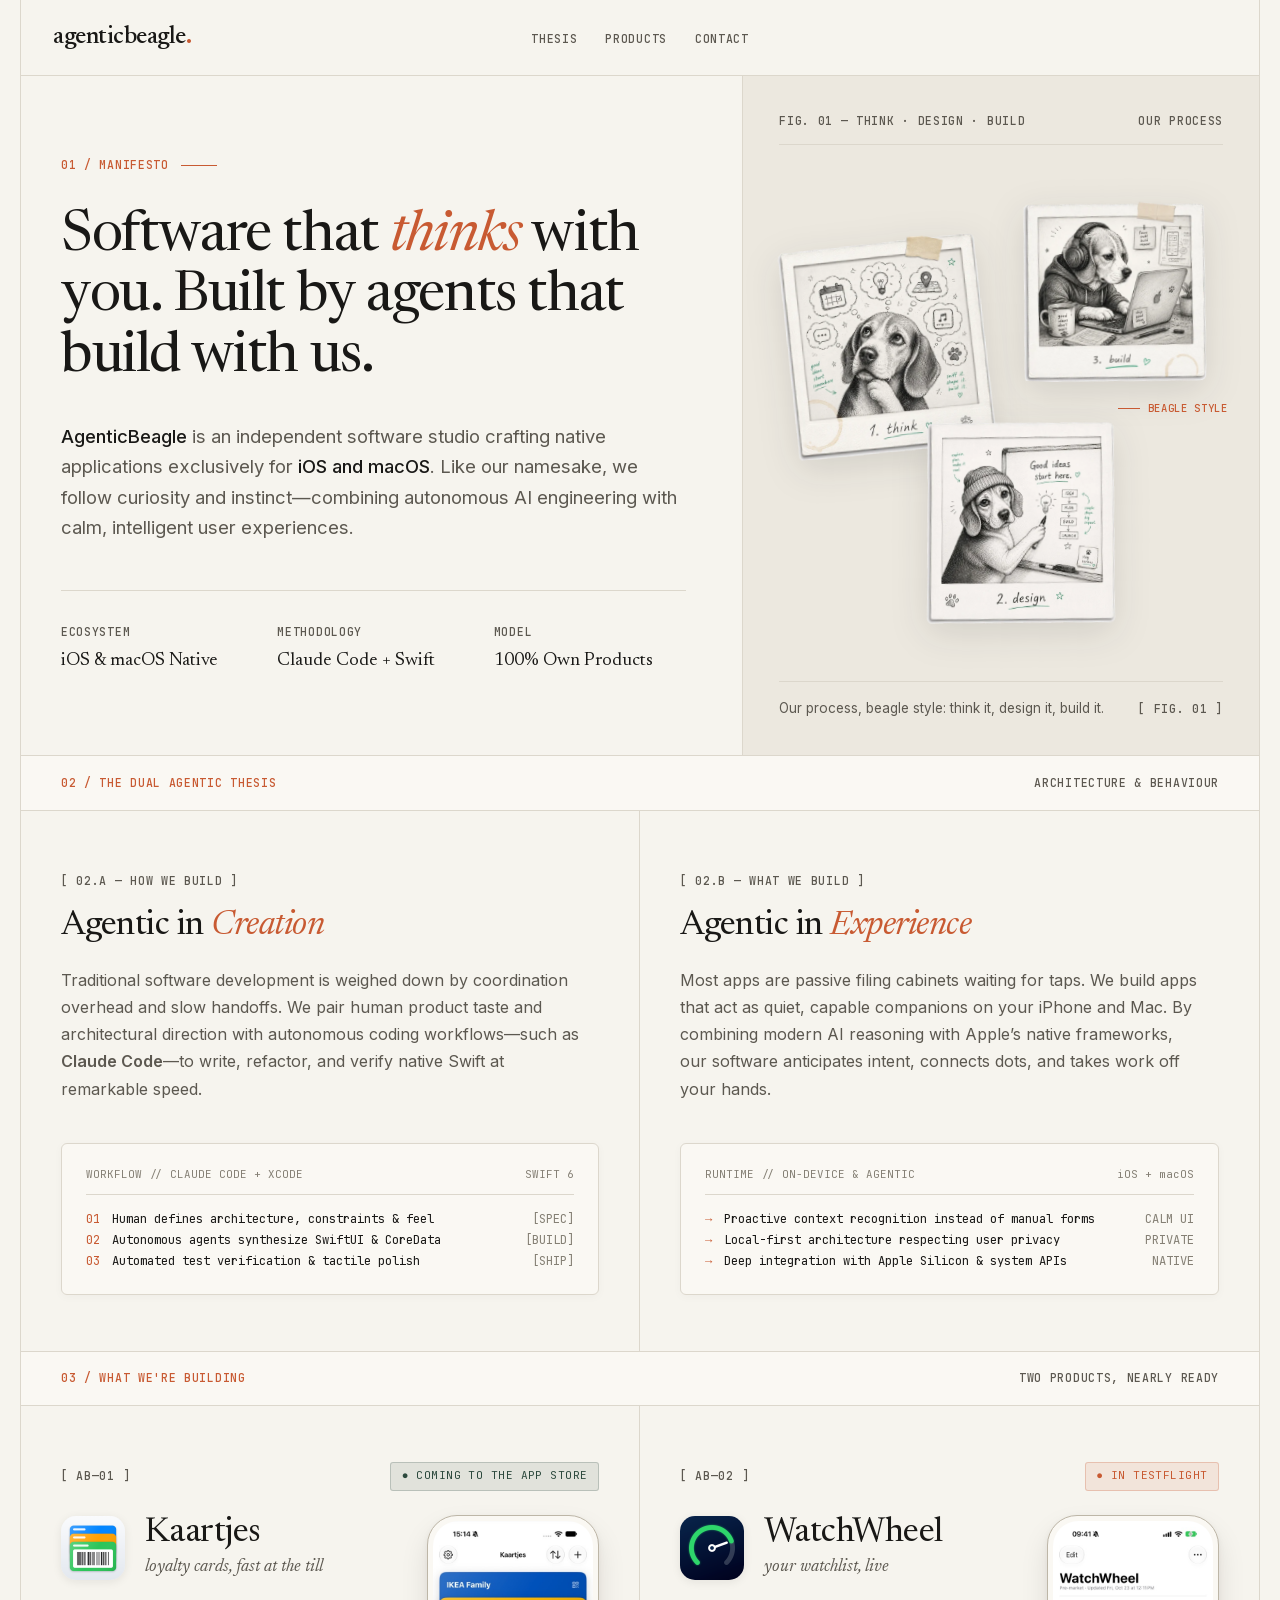
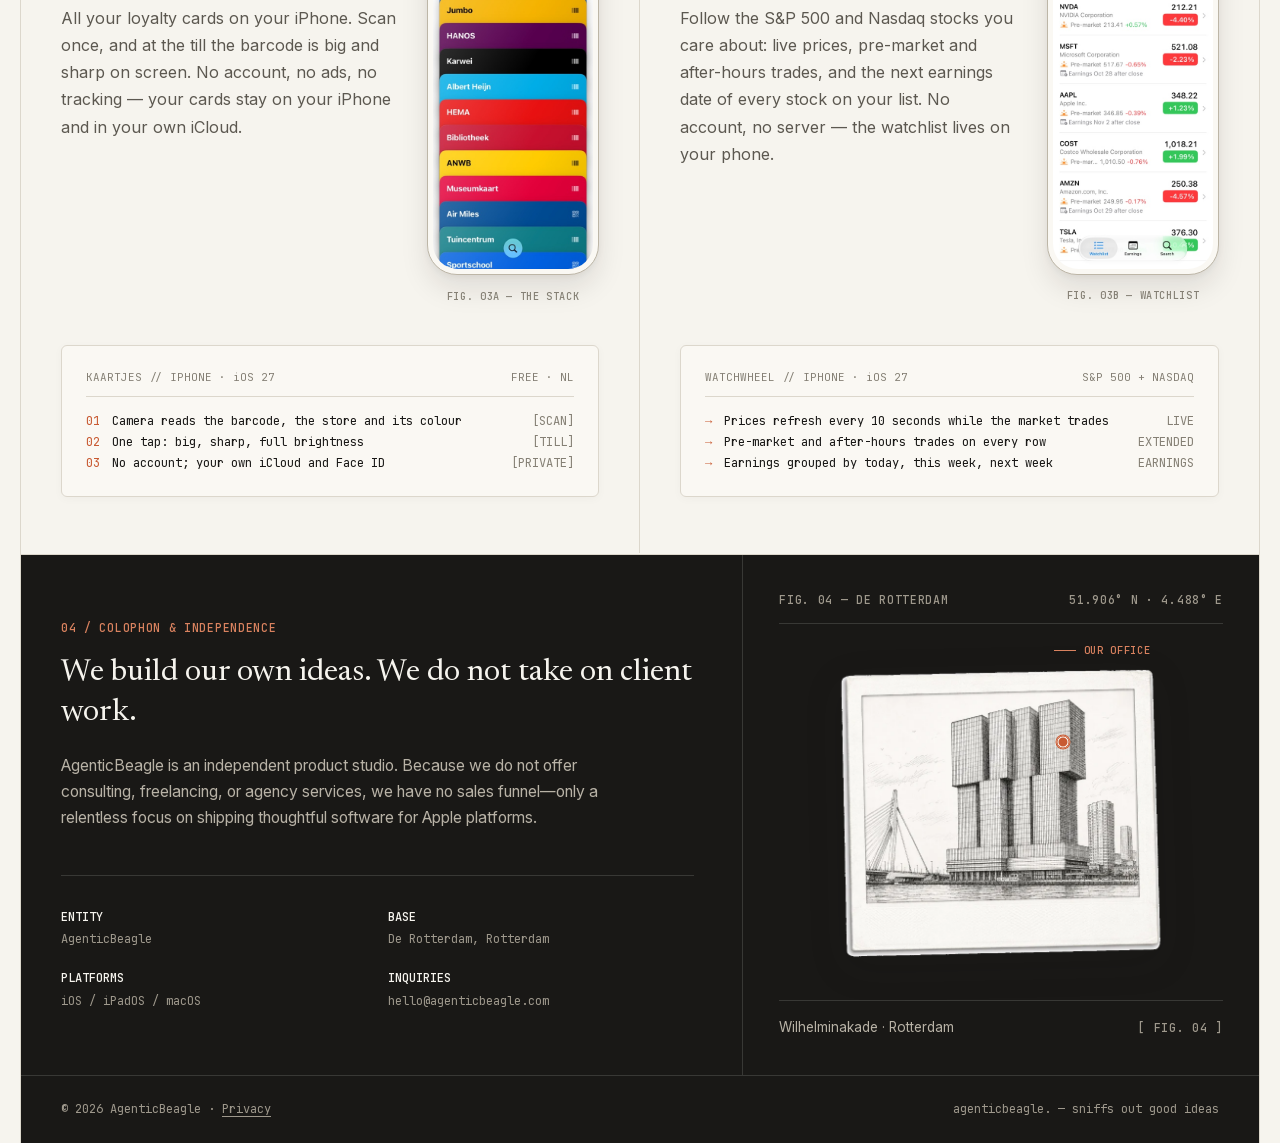
==== docs/index.html @ ab8dcc14 "Site in docs/, en geen accountnamen in CLAUDE.md GitHub Pages publiceerde de hele hoofdmap, dus ook " ====
<!DOCTYPE html>
<html lang="en">
<head>
  <meta charset="utf-8">
  <meta name="viewport" content="width=device-width, initial-scale=1.0">
  <title>agenticbeagle.</title>
  <meta name="description" content="An independent software studio crafting native apps for iOS and macOS. Software that thinks with you, built by agents that build with us. Based in De Rotterdam.">

  <link rel="icon" type="image/png" sizes="32x32" href="[data-uri]">
  <link rel="icon" type="image/png" sizes="256x256" href="[data-uri]">
  <link rel="apple-touch-icon" href="[data-uri]">
  <meta property="og:type" content="website">
  <meta property="og:title" content="agenticbeagle. — sniffs out good ideas">
  <meta property="og:description" content="Software that thinks with you. Built by agents that build with us. Native apps for iOS and macOS.">
  <meta property="og:image" content="https://agenticbeagle.com/assets/og-card.png">
  <meta property="og:image:width" content="1200">
  <meta property="og:image:height" content="630">
  <meta name="twitter:card" content="summary_large_image">
  <meta name="twitter:title" content="agenticbeagle. — sniffs out good ideas">
  <meta name="twitter:description" content="Software that thinks with you. Built by agents that build with us.">
  <meta name="twitter:image" content="https://agenticbeagle.com/assets/og-card.png">

  <!-- Fonts, embedded so visitors never contact Google: Newsreader (Editorial Serif), Inter (Clean UI Sans), JetBrains Mono (Technical Metadata).
       Latin subset from Google Fonts; all three under the SIL Open Font License 1.1. -->
  <style>
    @font-face {
      font-family: 'Newsreader';
      font-style: normal;
      font-weight: 400 500;
      font-display: swap;
      src: url([data-uri]) format('woff2');
      unicode-range: U+0000-00FF, U+0131, U+0152-0153, U+02BB-02BC, U+02C6, U+02DA, U+02DC, U+0304, U+0308, U+0329, U+2000-206F, U+20AC, U+2122, U+2191, U+2193, U+2212, U+2215, U+FEFF, U+FFFD;
    }

    @font-face {
      font-family: 'Newsreader';
      font-style: italic;
      font-weight: 400;
      font-display: swap;
      src: url([data-uri]) format('woff2');
      unicode-range: U+0000-00FF, U+0131, U+0152-0153, U+02BB-02BC, U+02C6, U+02DA, U+02DC, U+0304, U+0308, U+0329, U+2000-206F, U+20AC, U+2122, U+2191, U+2193, U+2212, U+2215, U+FEFF, U+FFFD;
    }

    @font-face {
      font-family: 'Inter';
      font-style: normal;
      font-weight: 400 600;
      font-display: swap;
      src: url([data-uri]) format('woff2');
      unicode-range: U+0000-00FF, U+0131, U+0152-0153, U+02BB-02BC, U+02C6, U+02DA, U+02DC, U+0304, U+0308, U+0329, U+2000-206F, U+20AC, U+2122, U+2191, U+2193, U+2212, U+2215, U+FEFF, U+FFFD;
    }

    @font-face {
      font-family: 'JetBrains Mono';
      font-style: normal;
      font-weight: 400 500;
      font-display: swap;
      src: url([data-uri]) format('woff2');
      unicode-range: U+0000-00FF, U+0131, U+0152-0153, U+02BB-02BC, U+02C6, U+02DA, U+02DC, U+0304, U+0308, U+0329, U+2000-206F, U+20AC, U+2122, U+2191, U+2193, U+2212, U+2215, U+FEFF, U+FFFD;
    }
  </style>

  <style>
    :root {
      /* Warm Editorial Palette */
      --bg-paper: #F6F4EE;
      --bg-sand: #ECE8DF;
      --bg-card: #FAF8F3;
      --bg-ink: #191816;

      --text-primary: #191816;
      --text-secondary: #5C5850;
      --text-muted: #858075;

      --accent-rust: #C85A32;
      --accent-rust-soft: rgba(200, 90, 50, 0.10);
      --accent-sage: #2D4A3E;
      --accent-sage-soft: rgba(45, 74, 62, 0.10);

      --border-hairline: #DCD7CC;
      --border-strong: #BDB6A7;

      --font-serif: 'Newsreader', Georgia, serif;
      --font-sans: 'Inter', -apple-system, BlinkMacSystemFont, sans-serif;
      --font-mono: 'JetBrains Mono', ui-monospace, SFMono-Regular, monospace;

      --max-w: 1240px;
    }

    *, *::before, *::after {
      box-sizing: border-box;
      margin: 0;
      padding: 0;
    }

    html {
      scroll-behavior: smooth;
      background-color: var(--bg-paper);
      color: var(--text-primary);
      font-family: var(--font-sans);
      -webkit-font-smoothing: antialiased;
      -moz-osx-font-smoothing: grayscale;
    }

    body {
      min-height: 100vh;
      overflow-x: hidden;
      background-color: var(--bg-paper);
      line-height: 1.6;
    }

    ::selection {
      background-color: var(--accent-rust);
      color: var(--bg-paper);
    }

    img {
      display: block;
      max-width: 100%;
      height: auto;
    }

    /* Exposed Architectural Grid Container */
    .page-frame {
      max-width: var(--max-w);
      margin: 0 auto;
      border-left: 1px solid var(--border-hairline);
      border-right: 1px solid var(--border-hairline);
      min-height: 100vh;
    }

    /* Typography Utilities */
    .mono-label {
      font-family: var(--font-mono);
      font-size: 0.72rem;
      letter-spacing: 0.06em;
      text-transform: uppercase;
      color: var(--text-secondary);
      font-weight: 500;
    }

    .tag-rust {
      color: var(--accent-rust);
    }

    /* Top Editorial Masthead */
    header.masthead {
      display: grid;
      grid-template-columns: 1fr auto 1fr;
      align-items: center;
      padding: 1.15rem 2rem;
      border-bottom: 1px solid var(--border-hairline);
      background-color: rgba(246, 244, 238, 0.88);
      backdrop-filter: blur(8px);
      position: sticky;
      top: 0;
      z-index: 50;
    }

    .brand-lockup {
      display: flex;
      align-items: baseline;
      gap: 0.75rem;
      text-decoration: none;
      color: var(--text-primary);
    }

    .brand-name {
      font-family: var(--font-serif);
      font-size: 1.5rem;
      font-weight: 500;
      letter-spacing: -0.02em;
    }

    .brand-dot {
      color: var(--accent-rust);
      font-weight: 600;
    }

    .masthead-nav {
      display: flex;
      gap: 1.75rem;
    }

    .masthead-nav a {
      text-decoration: none;
      transition: color 0.15s ease;
    }

    .masthead-nav a:hover .mono-label {
      color: var(--accent-rust);
    }

    /* Shared Section Index */
    .section-index {
      display: flex;
      align-items: center;
      gap: 0.75rem;
      margin-bottom: 2rem;
    }

    .section-index::after {
      content: "";
      height: 1px;
      width: 36px;
      background-color: var(--accent-rust);
      display: inline-block;
    }

    /* Section 01: Hero */
    .hero-grid {
      display: grid;
      grid-template-columns: 7fr 5fr;
      border-bottom: 1px solid var(--border-hairline);
    }

    .hero-main {
      padding: 5rem 3.5rem 5rem 2.5rem;
      border-right: 1px solid var(--border-hairline);
      display: flex;
      flex-direction: column;
      justify-content: space-between;
    }

    h1.editorial-headline {
      font-family: var(--font-serif);
      font-size: clamp(2.6rem, 4.4vw, 4.1rem);
      font-weight: 400;
      line-height: 1.08;
      letter-spacing: -0.025em;
      color: var(--text-primary);
      margin-bottom: 2rem;
    }

    h1.editorial-headline em,
    h2 em {
      font-style: italic;
      color: var(--accent-rust);
      font-weight: 400;
    }

    .hero-lead {
      font-size: 1.15rem;
      line-height: 1.65;
      color: var(--text-secondary);
      max-width: 58ch;
      margin-bottom: 3rem;
    }

    .hero-lead strong {
      color: var(--text-primary);
      font-weight: 500;
    }

    .hero-meta-bar {
      display: grid;
      grid-template-columns: repeat(3, 1fr);
      gap: 1.5rem;
      padding-top: 2rem;
      border-top: 1px solid var(--border-hairline);
    }

    .meta-item span {
      display: block;
    }

    .meta-value {
      font-family: var(--font-serif);
      font-size: 1.15rem;
      color: var(--text-primary);
      margin-top: 0.25rem;
    }

    /* Figure Panels (sand background, schematic header & caption) */
    .figure-panel {
      padding: 2.25rem 2.25rem;
      background-color: var(--bg-sand);
      display: flex;
      flex-direction: column;
      justify-content: space-between;
      gap: 1rem;
      position: relative;
    }

    .schematic-header {
      display: flex;
      justify-content: space-between;
      align-items: center;
      gap: 1rem;
      border-bottom: 1px solid var(--border-hairline);
      padding-bottom: 0.85rem;
    }

    .schematic-canvas {
      padding: 1rem 0;
      display: flex;
      align-items: center;
      justify-content: center;
      flex: 1;
    }

    .schematic-caption {
      border-top: 1px solid var(--border-hairline);
      padding-top: 1rem;
      font-size: 0.84rem;
      color: var(--text-secondary);
      display: flex;
      justify-content: space-between;
      align-items: baseline;
      gap: 1rem;
    }

    .schematic-caption .mono-label {
      white-space: nowrap;
    }

    .polaroid {
      filter: drop-shadow(0 10px 18px rgba(25, 24, 22, 0.12));
    }

    /* Process collage: three overlapping polaroids */
    .collage {
      position: relative;
      width: 100%;
      max-width: 470px;
      aspect-ratio: 560 / 540;
    }

    .collage img {
      position: absolute;
    }

    .collage .fig-build  { right: -2%; top: 0;    width: 52%; z-index: 2; transform: rotate(2deg); }
    .collage .fig-think  { left: 0;    top: 9%;   width: 49%; z-index: 3; transform: rotate(-3.5deg); }
    .collage .fig-design { left: 31%;  bottom: 0; width: 47%; z-index: 4; transform: rotate(1.5deg); }

    .callout {
      position: absolute;
      font-family: var(--font-mono);
      font-size: 0.66rem;
      letter-spacing: 0.06em;
      text-transform: uppercase;
      font-weight: 500;
      white-space: nowrap;
      z-index: 6;
      display: flex;
      align-items: center;
      gap: 0.5rem;
    }

    .callout::before {
      content: "";
      width: 22px;
      height: 1px;
      background-color: currentColor;
    }

    .collage .callout {
      right: -1%;
      top: 47%;
      color: var(--accent-rust);
    }

    /* Section 02: Products (Diptych) */
    /* Nav anchors land below the sticky masthead */
    .section-header-bar,
    .colophon-grid {
      scroll-margin-top: 4.75rem;
    }

    .section-header-bar {
      padding: 1.1rem 2.5rem;
      border-bottom: 1px solid var(--border-hairline);
      background-color: var(--bg-card);
      display: flex;
      justify-content: space-between;
      align-items: center;
      gap: 1rem;
    }

    .diptych-grid {
      display: grid;
      grid-template-columns: 1fr 1fr;
      border-bottom: 1px solid var(--border-hairline);
    }

    .diptych-col {
      padding: 3.5rem 2.5rem;
      display: flex;
      flex-direction: column;
      justify-content: space-between;
    }

    .diptych-col:first-child {
      border-right: 1px solid var(--border-hairline);
    }

    .diptych-col {
      container-type: inline-size;
    }

    /* Product copy beside a phone screenshot; stacked when the column is narrow */
    .product-top {
      display: grid;
      grid-template-columns: 1fr 172px;
      gap: 1.75rem;
      align-items: start;
      margin-bottom: 2.5rem;
    }

    .product-top .diptych-body {
      margin-bottom: 0;
    }

    .product-shot {
      margin: 1.5rem 0 0 0;
      display: flex;
      flex-direction: column;
      align-items: center;
      gap: 0.85rem;
    }

    .shot-frame {
      width: 100%;
      padding: 5px;
      background: var(--bg-card);
      border: 1px solid var(--border-strong);
      border-radius: 30px;
      box-shadow: 0 14px 28px rgba(25, 24, 22, 0.10), 0 2px 6px rgba(25, 24, 22, 0.05);
    }

    .shot-frame img {
      width: 100%;
      border-radius: 25px;
    }

    .product-shot figcaption {
      font-size: 0.64rem;
      color: var(--text-muted);
      white-space: nowrap;
    }

    @container (max-width: 500px) {
      .product-top {
        grid-template-columns: 1fr;
        gap: 0;
      }
      .product-shot {
        width: 190px;
        justify-self: center;
        margin-top: 2.25rem;
      }
    }

    .product-meta {
      display: flex;
      justify-content: space-between;
      align-items: center;
      flex-wrap: wrap;
      gap: 0.75rem;
    }

    .product-head {
      display: flex;
      align-items: center;
      gap: 1.25rem;
      margin: 1.5rem 0 1.5rem 0;
    }

    .product-icon {
      width: 64px;
      height: 64px;
      border-radius: 15px;
      flex: none;
      box-shadow: 0 2px 10px rgba(25, 24, 22, 0.08);
    }

    .diptych-col h2 {
      font-family: var(--font-serif);
      font-size: 2.15rem;
      font-weight: 400;
      letter-spacing: -0.015em;
      line-height: 1.1;
    }

    .thesis h2 {
      margin: 0.85rem 0 1.25rem 0;
      line-height: 1.18;
    }

    .product-kicker {
      font-family: var(--font-serif);
      font-style: italic;
      font-size: 1.1rem;
      color: var(--text-secondary);
    }

    .diptych-body {
      font-size: 1rem;
      color: var(--text-secondary);
      line-height: 1.7;
      margin-bottom: 2.5rem;
      max-width: 52ch;
    }

    .product-status {
      display: inline-flex;
      align-items: center;
      gap: 0.45rem;
      font-family: var(--font-mono);
      font-size: 0.7rem;
      letter-spacing: 0.04em;
      padding: 0.28rem 0.65rem;
      border-radius: 3px;
      white-space: nowrap;
    }

    .status-sage {
      background-color: var(--accent-sage-soft);
      color: var(--accent-sage);
      border: 1px solid rgba(45, 74, 62, 0.22);
    }

    .status-rust {
      background-color: var(--accent-rust-soft);
      color: var(--accent-rust);
      border: 1px solid rgba(200, 90, 50, 0.25);
    }

    /* Artifact Box inside Diptych */
    .artifact-box {
      background-color: var(--bg-card);
      border: 1px solid var(--border-hairline);
      border-radius: 6px;
      padding: 1.35rem 1.5rem;
      font-family: var(--font-mono);
      font-size: 0.76rem;
      line-height: 1.75;
      color: var(--text-primary);
      box-shadow: 0 2px 10px rgba(25, 24, 22, 0.03);
    }

    .artifact-title {
      display: flex;
      flex-wrap: wrap;
      justify-content: space-between;
      gap: 0.25rem 1rem;
      color: var(--text-muted);
      border-bottom: 1px solid var(--border-hairline);
      padding-bottom: 0.6rem;
      margin-bottom: 0.85rem;
      font-size: 0.68rem;
    }

    .artifact-title span {
      white-space: nowrap;
    }

    .code-step {
      display: flex;
      gap: 0.75rem;
      align-items: baseline;
    }

    .code-step .step-num {
      color: var(--accent-rust);
      user-select: none;
    }

    .code-step .step-meta {
      color: var(--text-muted);
      margin-left: auto;
      white-space: nowrap;
    }

    /* Office figure: De Rotterdam with a pinging marker */
    .kennel-figure {
      position: relative;
      width: 100%;
      max-width: 440px;
    }

    .kennel-marker {
      position: absolute;
      left: 64%;
      top: 26%;
      transform: translate(-50%, -50%);
    }

    .kennel-marker::before,
    .kennel-marker::after {
      content: "";
      display: block;
      width: 13px;
      height: 13px;
      border-radius: 50%;
    }

    .kennel-marker::before {
      background: var(--accent-rust);
      border: 2px solid var(--bg-card);
      box-shadow: 0 0 0 1px var(--accent-rust);
    }

    .kennel-marker::after {
      position: absolute;
      left: 0;
      top: 0;
      border: 1.5px solid var(--accent-rust);
      animation: ping 2.2s ease-out infinite;
    }

    @keyframes ping {
      0% { transform: scale(1); opacity: 0.9; }
      70% { transform: scale(3); opacity: 0; }
      100% { opacity: 0; }
    }

    .kennel-figure .callout {
      left: 67%;
      top: 7%;
      color: var(--accent-rust);
    }

    /* Section 04: Colophon & Independence, with the office */
    .colophon-grid {
      display: grid;
      grid-template-columns: 7fr 5fr;
      background-color: var(--bg-ink);
      color: var(--bg-paper);
    }

    .colophon-statement {
      padding: 4rem 3rem 4rem 2.5rem;
      border-right: 1px solid rgba(246, 244, 238, 0.14);
    }

    .colophon-statement .mono-label {
      color: #D9825F;
      margin-bottom: 1rem;
      display: block;
    }

    .colophon-statement h3 {
      font-family: var(--font-serif);
      font-size: 1.95rem;
      font-weight: 400;
      line-height: 1.28;
      margin-bottom: 1.25rem;
      color: var(--bg-paper);
    }

    .colophon-statement p {
      font-size: 0.98rem;
      color: #B8B2A6;
      max-width: 54ch;
      line-height: 1.65;
    }

    .colophon-specs {
      display: grid;
      grid-template-columns: 1fr 1fr;
      gap: 1.25rem;
      margin-top: 2.75rem;
      padding-top: 2rem;
      border-top: 1px solid rgba(246, 244, 238, 0.14);
      font-family: var(--font-mono);
      font-size: 0.75rem;
      color: #9E988C;
    }

    .spec-block strong {
      display: block;
      color: var(--bg-paper);
      font-weight: 500;
      margin-bottom: 0.2rem;
    }

    .spec-block a {
      color: inherit;
      text-decoration: none;
    }

    .spec-block a:hover {
      color: var(--bg-paper);
    }

    .colophon-office {
      padding: 2.25rem;
      display: flex;
      flex-direction: column;
      justify-content: space-between;
      gap: 1rem;
    }

    .colophon-office .schematic-header,
    .colophon-office .schematic-caption {
      border-color: rgba(246, 244, 238, 0.14);
    }

    .colophon-office .mono-label {
      color: #9E988C;
    }

    .colophon-office .schematic-caption {
      color: #B8B2A6;
    }

    /* Label sits on the ink above the polaroid, starting over the marker */
    .colophon-office .kennel-figure .callout {
      left: 62%;
      top: -8%;
      color: #D9825F;
    }

    .colophon-bottom {
      grid-column: 1 / -1;
      padding: 1.5rem 2.5rem;
      border-top: 1px solid rgba(246, 244, 238, 0.14);
      display: flex;
      justify-content: space-between;
      align-items: center;
      gap: 1rem;
      font-family: var(--font-mono);
      font-size: 0.75rem;
      color: #9E988C;
    }

    .colophon-bottom a {
      color: inherit;
      text-underline-offset: 3px;
    }

    .colophon-bottom a:hover {
      color: var(--bg-paper);
    }

    /* Responsive Breakpoints */
    @media (max-width: 980px) {
      header.masthead {
        grid-template-columns: 1fr auto;
      }
      .masthead-nav {
        display: none;
      }
      .hero-grid,
      .diptych-grid,
      .colophon-grid {
        grid-template-columns: 1fr;
      }
      .hero-main,
      .diptych-col:first-child,
      .colophon-statement {
        border-right: none;
        border-bottom: 1px solid var(--border-hairline);
      }
      .colophon-statement {
        border-bottom-color: rgba(246, 244, 238, 0.14);
      }
    }

    @media (max-width: 600px) {
      header.masthead {
        padding: 1rem;
      }
      .hero-main,
      .diptych-col,
      .colophon-statement {
        padding: 2.5rem 1.25rem;
      }
      .figure-panel,
      .colophon-office,
      .colophon-bottom {
        padding: 1.5rem 1.25rem;
      }
      .section-header-bar {
        padding: 1rem 1.25rem;
      }
      .hide-sm {
        display: none;
      }
      .hero-meta-bar,
      .colophon-specs {
        grid-template-columns: 1fr;
      }
      .collage .callout,
      .kennel-figure .callout {
        display: none;
      }
      .schematic-caption,
      .colophon-bottom {
        flex-direction: column;
        gap: 0.5rem;
      }
    }

    @media (prefers-reduced-motion: reduce) {
      *, *::before, *::after {
        animation: none !important;
        transition: none !important;
      }
      html {
        scroll-behavior: auto;
      }
    }
  </style>
</head>
<body>

  <div class="page-frame" id="top">

    <!-- TOP EDITORIAL MASTHEAD -->
    <header class="masthead">
      <a href="#top" class="brand-lockup">
        <span class="brand-name">agenticbeagle<span class="brand-dot">.</span></span>
      </a>

      <nav class="masthead-nav" aria-label="Sections">
        <a href="#thesis"><span class="mono-label">Thesis</span></a>
        <a href="#products"><span class="mono-label">Products</span></a>
        <a href="#contact"><span class="mono-label">Contact</span></a>
      </nav>
    </header>

    <!-- 01 / HERO -->
    <section class="hero-grid">
      <div class="hero-main">
        <div>
          <div class="section-index">
            <span class="mono-label tag-rust">01 / MANIFESTO</span>
          </div>

          <h1 class="editorial-headline">
            Software that <em>thinks</em> with you. Built by agents that build with us.
          </h1>

          <p class="hero-lead">
            <strong>AgenticBeagle</strong> is an independent software studio crafting native applications exclusively for <strong>iOS and macOS</strong>. Like our namesake, we follow curiosity and instinct—combining autonomous AI engineering with calm, intelligent user experiences.
          </p>
        </div>

        <div class="hero-meta-bar">
          <div class="meta-item">
            <span class="mono-label">ECOSYSTEM</span>
            <span class="meta-value">iOS &amp; macOS Native</span>
          </div>
          <div class="meta-item">
            <span class="mono-label">METHODOLOGY</span>
            <span class="meta-value">Claude Code + Swift</span>
          </div>
          <div class="meta-item">
            <span class="mono-label">MODEL</span>
            <span class="meta-value">100% Own Products</span>
          </div>
        </div>
      </div>

      <!-- Right Column: Process collage (FIG. 01) -->
      <div class="figure-panel">
        <div class="schematic-header">
          <span class="mono-label">FIG. 01 — THINK · DESIGN · BUILD</span>
          <span class="mono-label hide-sm">OUR PROCESS</span>
        </div>

        <div class="schematic-canvas">
          <div class="collage">
            <img class="polaroid fig-build" src="[data-uri]" width="640" height="512" alt="Sketch of a beagle in a hoodie and headphones building on a laptop, mug reads good ideas don't wait — captioned 3. build">
            <img class="polaroid fig-think" src="[data-uri]" width="640" height="640" alt="Sketch of a thoughtful beagle with thought bubbles of app icons — captioned 1. think">
            <img class="polaroid fig-design" src="[data-uri]" width="640" height="640" alt="Sketch of a beagle in a beanie at a whiteboard reading Good ideas start here — captioned 2. design">
            <span class="callout">Beagle style</span>
          </div>
        </div>

        <div class="schematic-caption">
          <span>Our process, beagle style: think it, design it, build it.</span>
          <span class="mono-label">[ FIG. 01 ]</span>
        </div>
      </div>
    </section>

    <!-- 02 / THE DUAL AGENTIC THESIS -->
    <div class="section-header-bar" id="thesis">
      <span class="mono-label tag-rust">02 / THE DUAL AGENTIC THESIS</span>
      <span class="mono-label hide-sm">ARCHITECTURE &amp; BEHAVIOUR</span>
    </div>

    <section class="diptych-grid thesis">
      <!-- Column A: How We Build -->
      <div class="diptych-col">
        <div>
          <span class="mono-label">[ 02.A — HOW WE BUILD ]</span>
          <h2>Agentic in <em>Creation</em></h2>

          <p class="diptych-body">
            Traditional software development is weighed down by coordination overhead and slow handoffs. We pair human product taste and architectural direction with autonomous coding workflows—such as <strong>Claude Code</strong>—to write, refactor, and verify native Swift at remarkable speed.
          </p>
        </div>

        <div class="artifact-box">
          <div class="artifact-title">
            <span>WORKFLOW // CLAUDE CODE + XCODE</span>
            <span>SWIFT 6</span>
          </div>
          <div class="code-step">
            <span class="step-num">01</span>
            <span>Human defines architecture, constraints &amp; feel</span>
            <span class="step-meta">[SPEC]</span>
          </div>
          <div class="code-step">
            <span class="step-num">02</span>
            <span>Autonomous agents synthesize SwiftUI &amp; CoreData</span>
            <span class="step-meta">[BUILD]</span>
          </div>
          <div class="code-step">
            <span class="step-num">03</span>
            <span>Automated test verification &amp; tactile polish</span>
            <span class="step-meta">[SHIP]</span>
          </div>
        </div>
      </div>

      <!-- Column B: What We Build -->
      <div class="diptych-col">
        <div>
          <span class="mono-label">[ 02.B — WHAT WE BUILD ]</span>
          <h2>Agentic in <em>Experience</em></h2>

          <p class="diptych-body">
            Most apps are passive filing cabinets waiting for taps. We build apps that act as quiet, capable companions on your iPhone and Mac. By combining modern AI reasoning with Apple’s native frameworks, our software anticipates intent, connects dots, and takes work off your hands.
          </p>
        </div>

        <div class="artifact-box">
          <div class="artifact-title">
            <span>RUNTIME // ON-DEVICE &amp; AGENTIC</span>
            <span>iOS + macOS</span>
          </div>
          <div class="code-step">
            <span class="step-num">→</span>
            <span>Proactive context recognition instead of manual forms</span>
            <span class="step-meta">CALM UI</span>
          </div>
          <div class="code-step">
            <span class="step-num">→</span>
            <span>Local-first architecture respecting user privacy</span>
            <span class="step-meta">PRIVATE</span>
          </div>
          <div class="code-step">
            <span class="step-num">→</span>
            <span>Deep integration with Apple Silicon &amp; system APIs</span>
            <span class="step-meta">NATIVE</span>
          </div>
        </div>
      </div>
    </section>

    <!-- 03 / WHAT WE'RE BUILDING -->
    <div class="section-header-bar" id="products">
      <span class="mono-label tag-rust">03 / WHAT WE'RE BUILDING</span>
      <span class="mono-label hide-sm">TWO PRODUCTS, NEARLY READY</span>
    </div>

    <section class="diptych-grid">
      <!-- Product A: Kaartjes -->
      <div class="diptych-col">
        <div>
          <div class="product-meta">
            <span class="mono-label">[ AB—01 ]</span>
            <span class="product-status status-sage">● COMING TO THE APP STORE</span>
          </div>
          <div class="product-top">
            <div>
              <div class="product-head">
                <img class="product-icon" src="[data-uri]" width="256" height="256" alt="Kaartjes icon">
                <div>
                  <h2>Kaartjes</h2>
                  <span class="product-kicker">loyalty cards, fast at the till</span>
                </div>
              </div>

              <p class="diptych-body">
                All your loyalty cards on your iPhone. Scan once, and at the till the barcode is big and sharp on screen. No account, no ads, no tracking — your cards stay on your iPhone and in your own iCloud.
              </p>
            </div>

            <figure class="product-shot">
              <div class="shot-frame">
                <img src="[data-uri]" width="420" height="913" alt="Kaartjes on iPhone: a stack of loyalty cards, each in its own colour" loading="lazy">
              </div>
              <figcaption class="mono-label">
                <span>FIG. 03A — THE STACK</span>
              </figcaption>
            </figure>
          </div>
        </div>

        <div class="artifact-box">
          <div class="artifact-title">
            <span>KAARTJES // IPHONE · iOS 27</span>
            <span>FREE · NL</span>
          </div>
          <div class="code-step">
            <span class="step-num">01</span>
            <span>Camera reads the barcode, the store and its colour</span>
            <span class="step-meta">[SCAN]</span>
          </div>
          <div class="code-step">
            <span class="step-num">02</span>
            <span>One tap: big, sharp, full brightness</span>
            <span class="step-meta">[TILL]</span>
          </div>
          <div class="code-step">
            <span class="step-num">03</span>
            <span>No account; your own iCloud and Face ID</span>
            <span class="step-meta">[PRIVATE]</span>
          </div>
        </div>
      </div>

      <!-- Product B: WatchWheel -->
      <div class="diptych-col">
        <div>
          <div class="product-meta">
            <span class="mono-label">[ AB—02 ]</span>
            <span class="product-status status-rust">● IN TESTFLIGHT</span>
          </div>
          <div class="product-top">
            <div>
              <div class="product-head">
                <img class="product-icon" src="[data-uri]" width="256" height="256" alt="WatchWheel icon">
                <div>
                  <h2>WatchWheel</h2>
                  <span class="product-kicker">your watchlist, live</span>
                </div>
              </div>

              <p class="diptych-body">
                Follow the S&amp;P 500 and Nasdaq stocks you care about: live prices, pre-market and after-hours trades, and the next earnings date of every stock on your list. No account, no server — the watchlist lives on your phone.
              </p>
            </div>

            <figure class="product-shot">
              <div class="shot-frame">
                <img src="[data-uri]" width="420" height="914" alt="WatchWheel on iPhone: a watchlist with live prices, pre-market trades and upcoming earnings dates" loading="lazy">
              </div>
              <figcaption class="mono-label">FIG. 03B — WATCHLIST</figcaption>
            </figure>
          </div>
        </div>

        <div class="artifact-box">
          <div class="artifact-title">
            <span>WATCHWHEEL // IPHONE · iOS 27</span>
            <span>S&amp;P 500 + NASDAQ</span>
          </div>
          <div class="code-step">
            <span class="step-num">→</span>
            <span>Prices refresh every 10 seconds while the market trades</span>
            <span class="step-meta">LIVE</span>
          </div>
          <div class="code-step">
            <span class="step-num">→</span>
            <span>Pre-market and after-hours trades on every row</span>
            <span class="step-meta">EXTENDED</span>
          </div>
          <div class="code-step">
            <span class="step-num">→</span>
            <span>Earnings grouped by today, this week, next week</span>
            <span class="step-meta">EARNINGS</span>
          </div>
        </div>
      </div>
    </section>

    <!-- 04 / COLOPHON & INDEPENDENCE -->
    <footer class="colophon-grid" id="contact">
      <div class="colophon-statement">
        <span class="mono-label">04 / COLOPHON &amp; INDEPENDENCE</span>
        <h3>We build our own ideas. We do not take on client work.</h3>
        <p>
          AgenticBeagle is an independent product studio. Because we do not offer consulting, freelancing, or agency services, we have no sales funnel—only a relentless focus on shipping thoughtful software for Apple platforms.
        </p>

        <div class="colophon-specs">
          <div class="spec-block">
            <strong>ENTITY</strong>
            <span>AgenticBeagle</span>
          </div>
          <div class="spec-block">
            <strong>BASE</strong>
            <span>De Rotterdam, Rotterdam</span>
          </div>
          <div class="spec-block">
            <strong>PLATFORMS</strong>
            <span>iOS / iPadOS / macOS</span>
          </div>
          <div class="spec-block">
            <strong>INQUIRIES</strong>
            <a href="mailto:hello@agenticbeagle.com">hello@agenticbeagle.com</a>
          </div>
        </div>
      </div>

      <!-- Office: De Rotterdam (FIG. 04) -->
      <div class="colophon-office">
        <div class="schematic-header">
          <span class="mono-label">FIG. 04 — DE ROTTERDAM</span>
          <span class="mono-label hide-sm">51.906° N · 4.488° E</span>
        </div>

        <div class="schematic-canvas">
          <div class="kennel-figure">
            <img class="polaroid" src="[data-uri]" width="900" height="600" alt="Ink drawing of De Rotterdam building on the Maas, our office, in a polaroid frame" loading="lazy">
            <span class="kennel-marker" aria-hidden="true"></span>
            <span class="callout">Our office</span>
          </div>
        </div>

        <div class="schematic-caption">
          <span>Wilhelminakade · Rotterdam</span>
          <span class="mono-label">[ FIG. 04 ]</span>
        </div>
      </div>

      <div class="colophon-bottom">
        <span>© 2026 AgenticBeagle · <a href="privacy.html">Privacy</a></span>
        <span>agenticbeagle. — sniffs out good ideas</span>
      </div>
    </footer>

  </div>
</body>
</html>
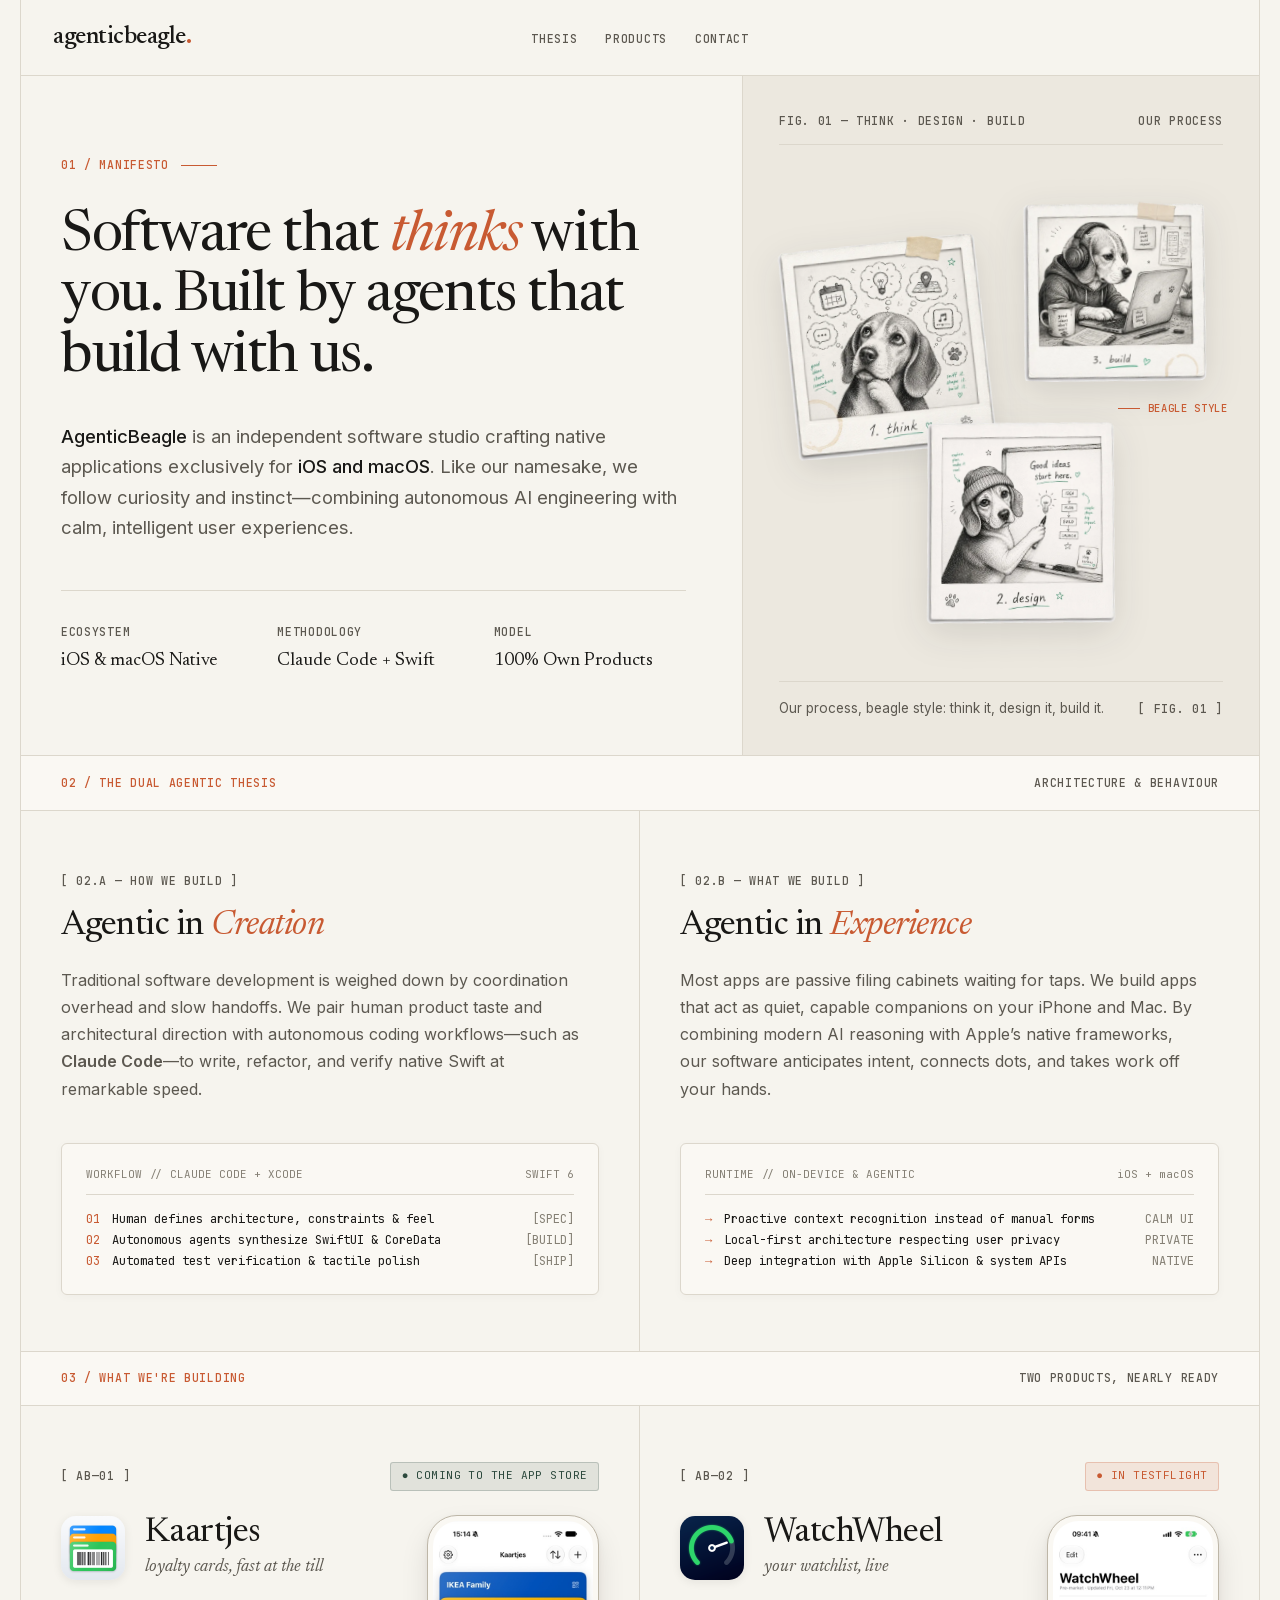
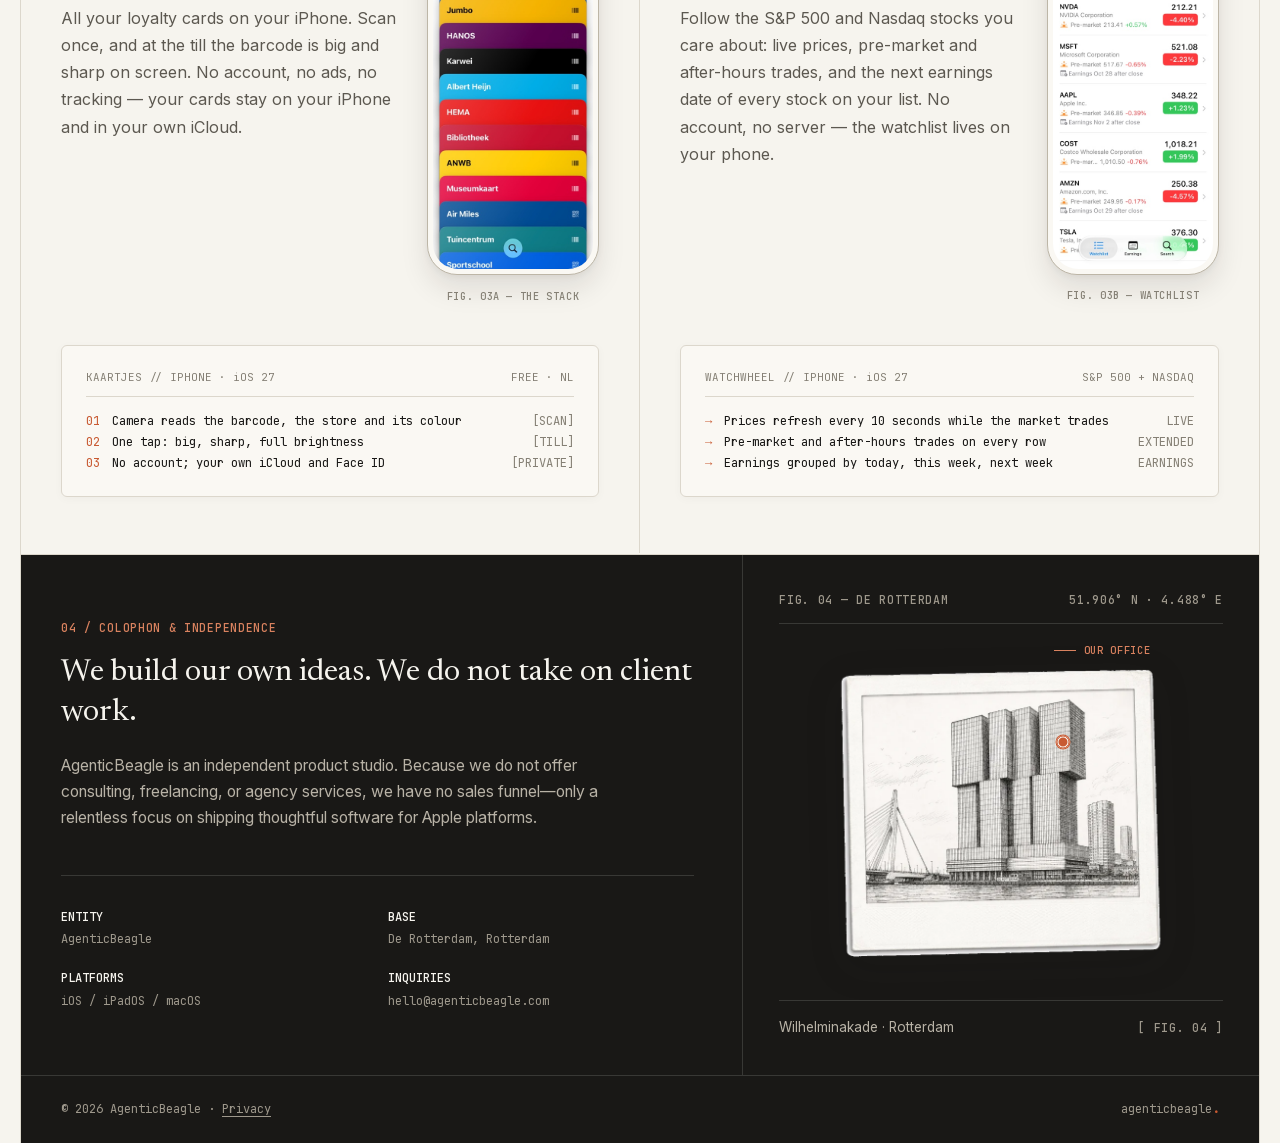
==== commit f4893293: "Footer: alleen 'agenticbeagle.' met gekleurd puntje De slogan 'sniffs out good ideas' is uit de foot" ====
--- a/docs/index.html
+++ b/docs/index.html
@@ -1124,7 +1124,7 @@
 
       <div class="colophon-bottom">
         <span>© 2026 AgenticBeagle · <a href="privacy.html">Privacy</a></span>
-        <span>agenticbeagle. — sniffs out good ideas</span>
+        <span>agenticbeagle<span class="brand-dot">.</span></span>
       </div>
     </footer>
 
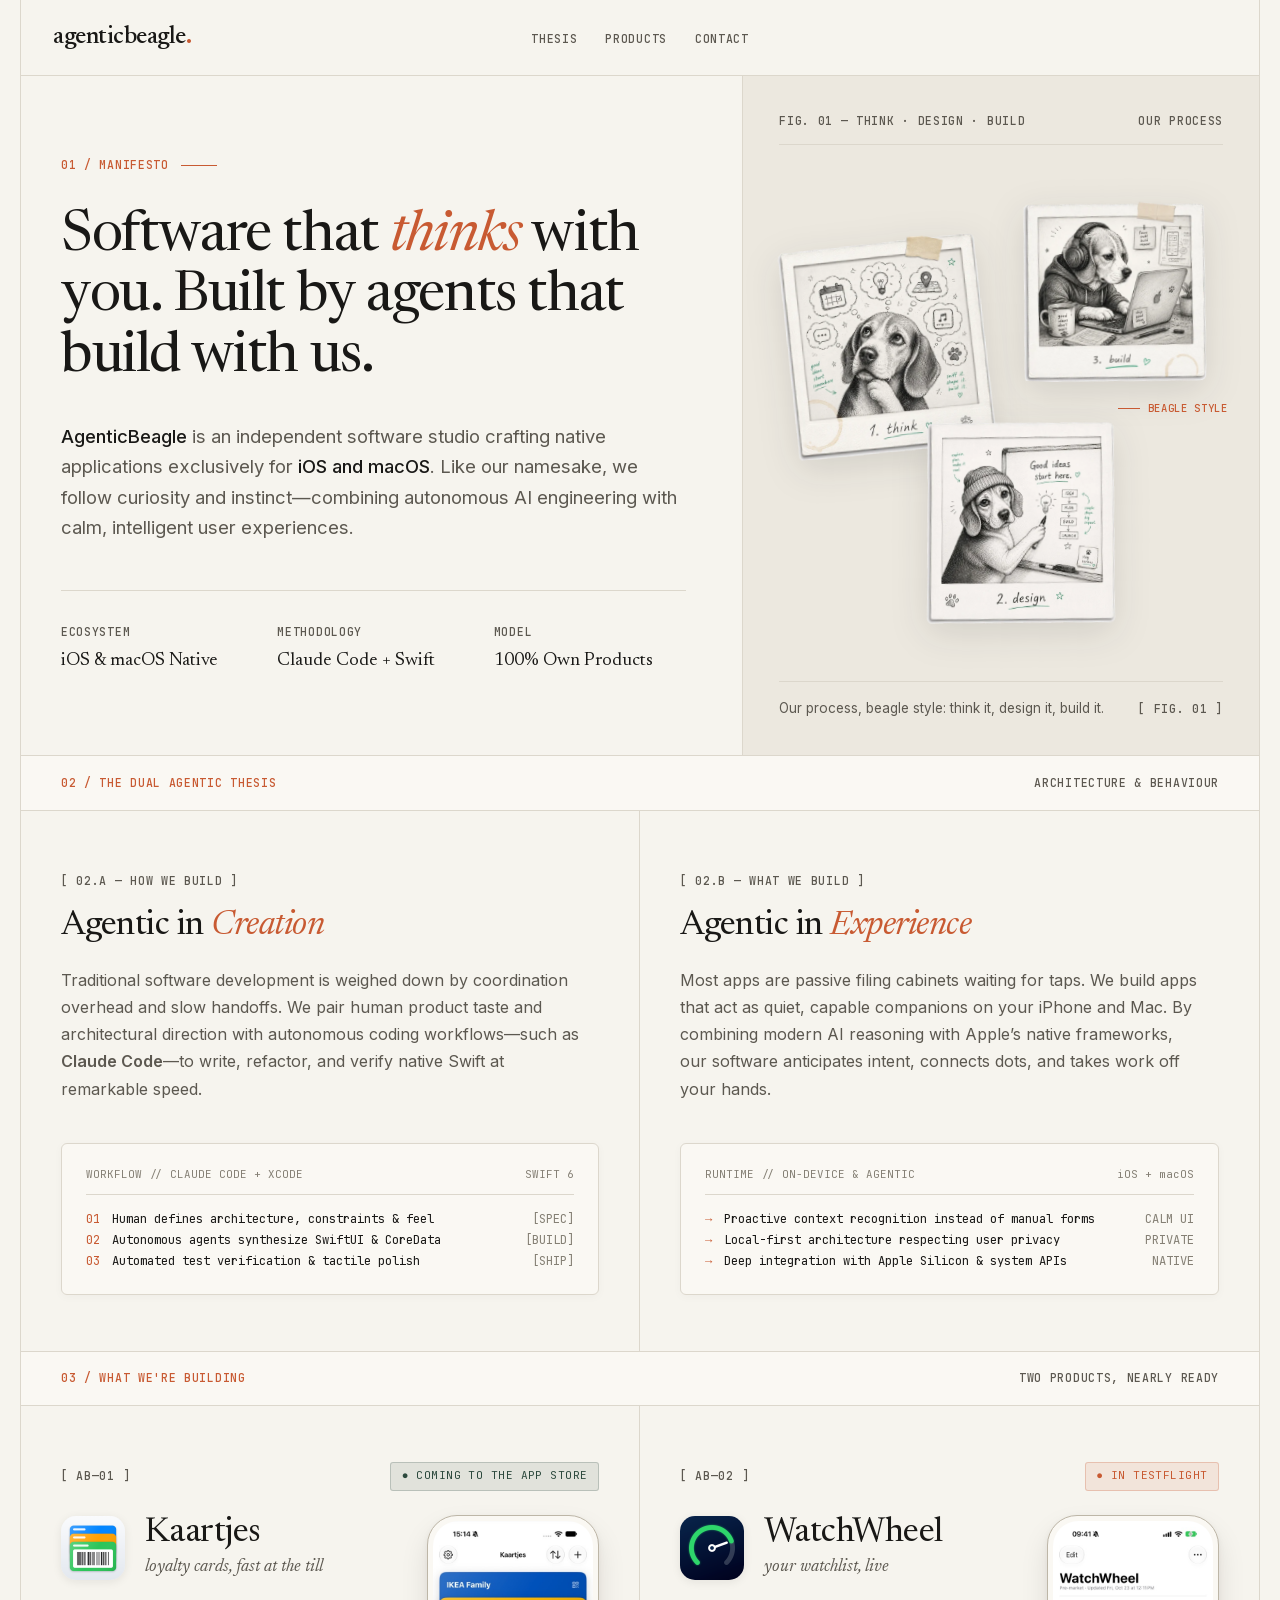
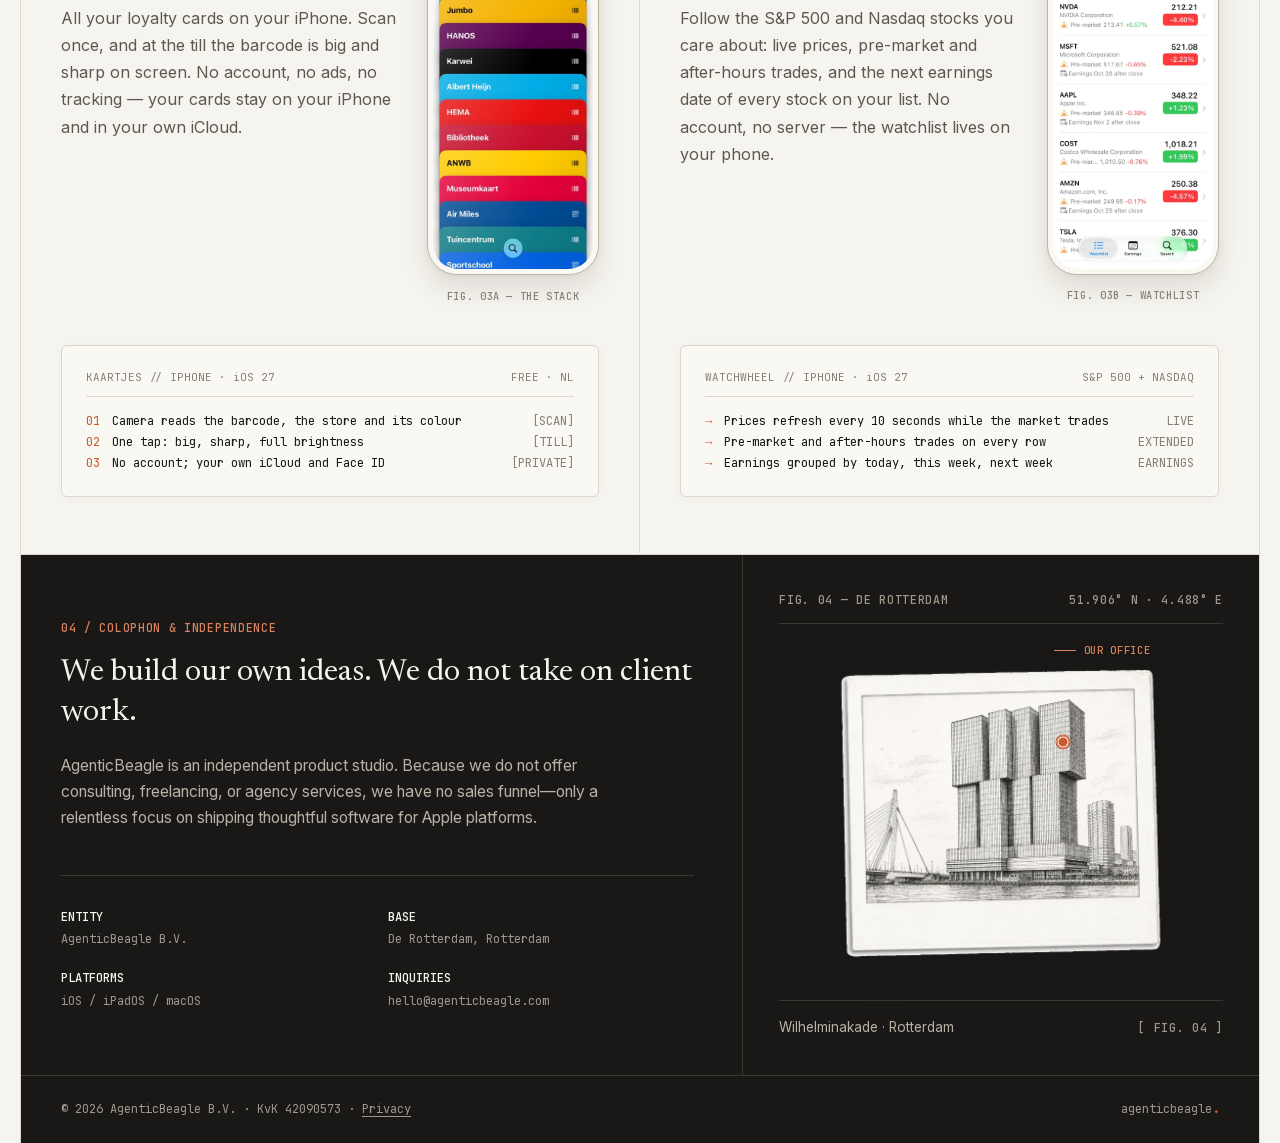
==== commit 35a0c470: "B.V. en KvK-nummer op de site AgenticBeagle is een B.V. De volledige naam "AgenticBeagle B.V." staat" ====
--- a/docs/index.html
+++ b/docs/index.html
@@ -1084,7 +1084,7 @@
         <div class="colophon-specs">
           <div class="spec-block">
             <strong>ENTITY</strong>
-            <span>AgenticBeagle</span>
+            <span>AgenticBeagle B.V.</span>
           </div>
           <div class="spec-block">
             <strong>BASE</strong>
@@ -1123,7 +1123,7 @@
       </div>
 
       <div class="colophon-bottom">
-        <span>© 2026 AgenticBeagle · <a href="privacy.html">Privacy</a></span>
+        <span>© 2026 AgenticBeagle B.V. · KvK 42090573 · <a href="privacy.html">Privacy</a></span>
         <span>agenticbeagle<span class="brand-dot">.</span></span>
       </div>
     </footer>
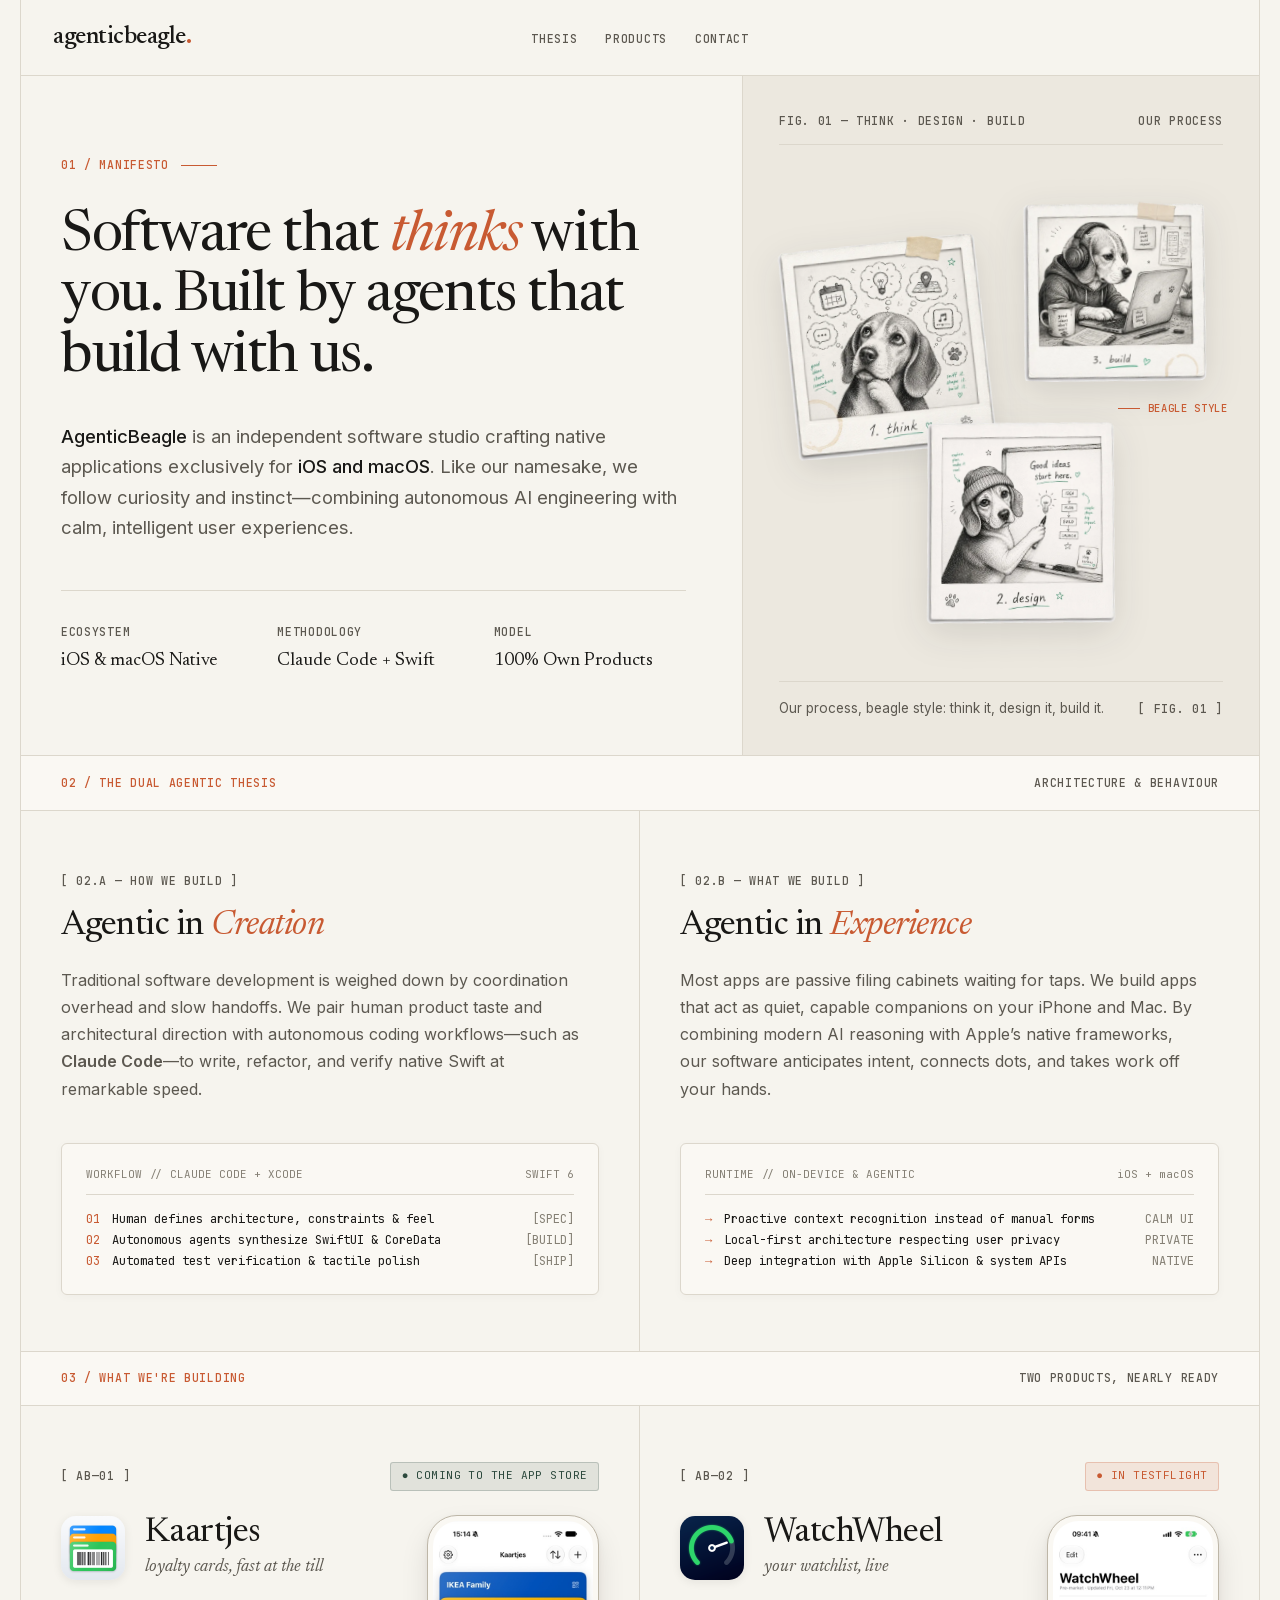
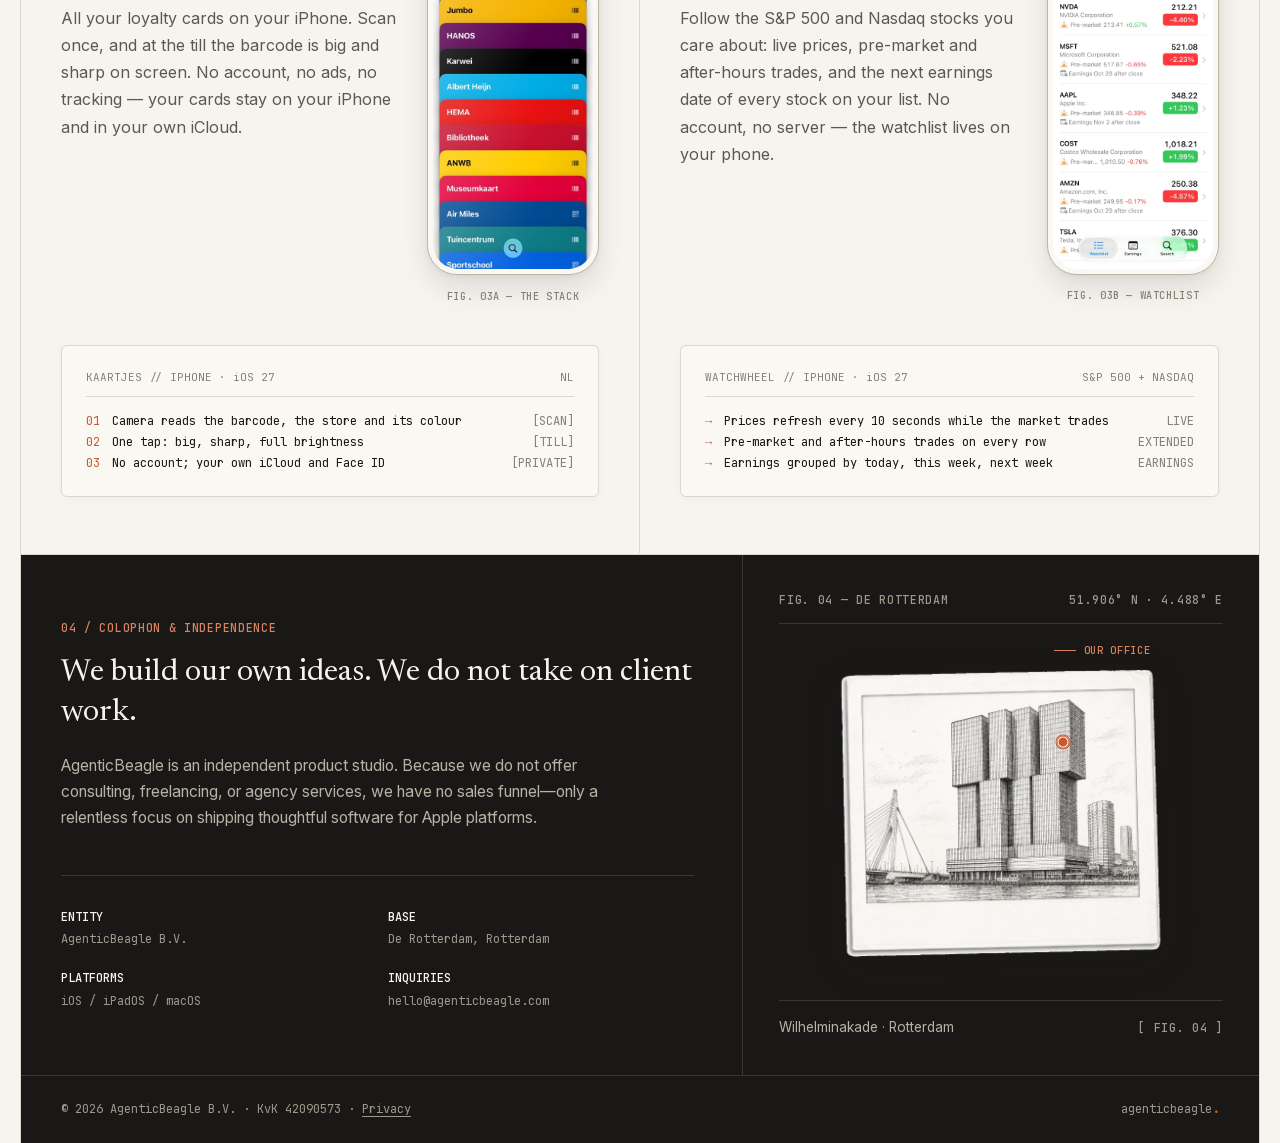
==== commit 0cea14eb: "Kaartjes-pagina's in de stijl van de app, Engels en Nederlands De pagina's van Kaartjes zijn opnieuw" ====
--- a/docs/index.html
+++ b/docs/index.html
@@ -997,7 +997,7 @@
         <div class="artifact-box">
           <div class="artifact-title">
             <span>KAARTJES // IPHONE · iOS 27</span>
-            <span>FREE · NL</span>
+            <span>NL</span>
           </div>
           <div class="code-step">
             <span class="step-num">01</span>
